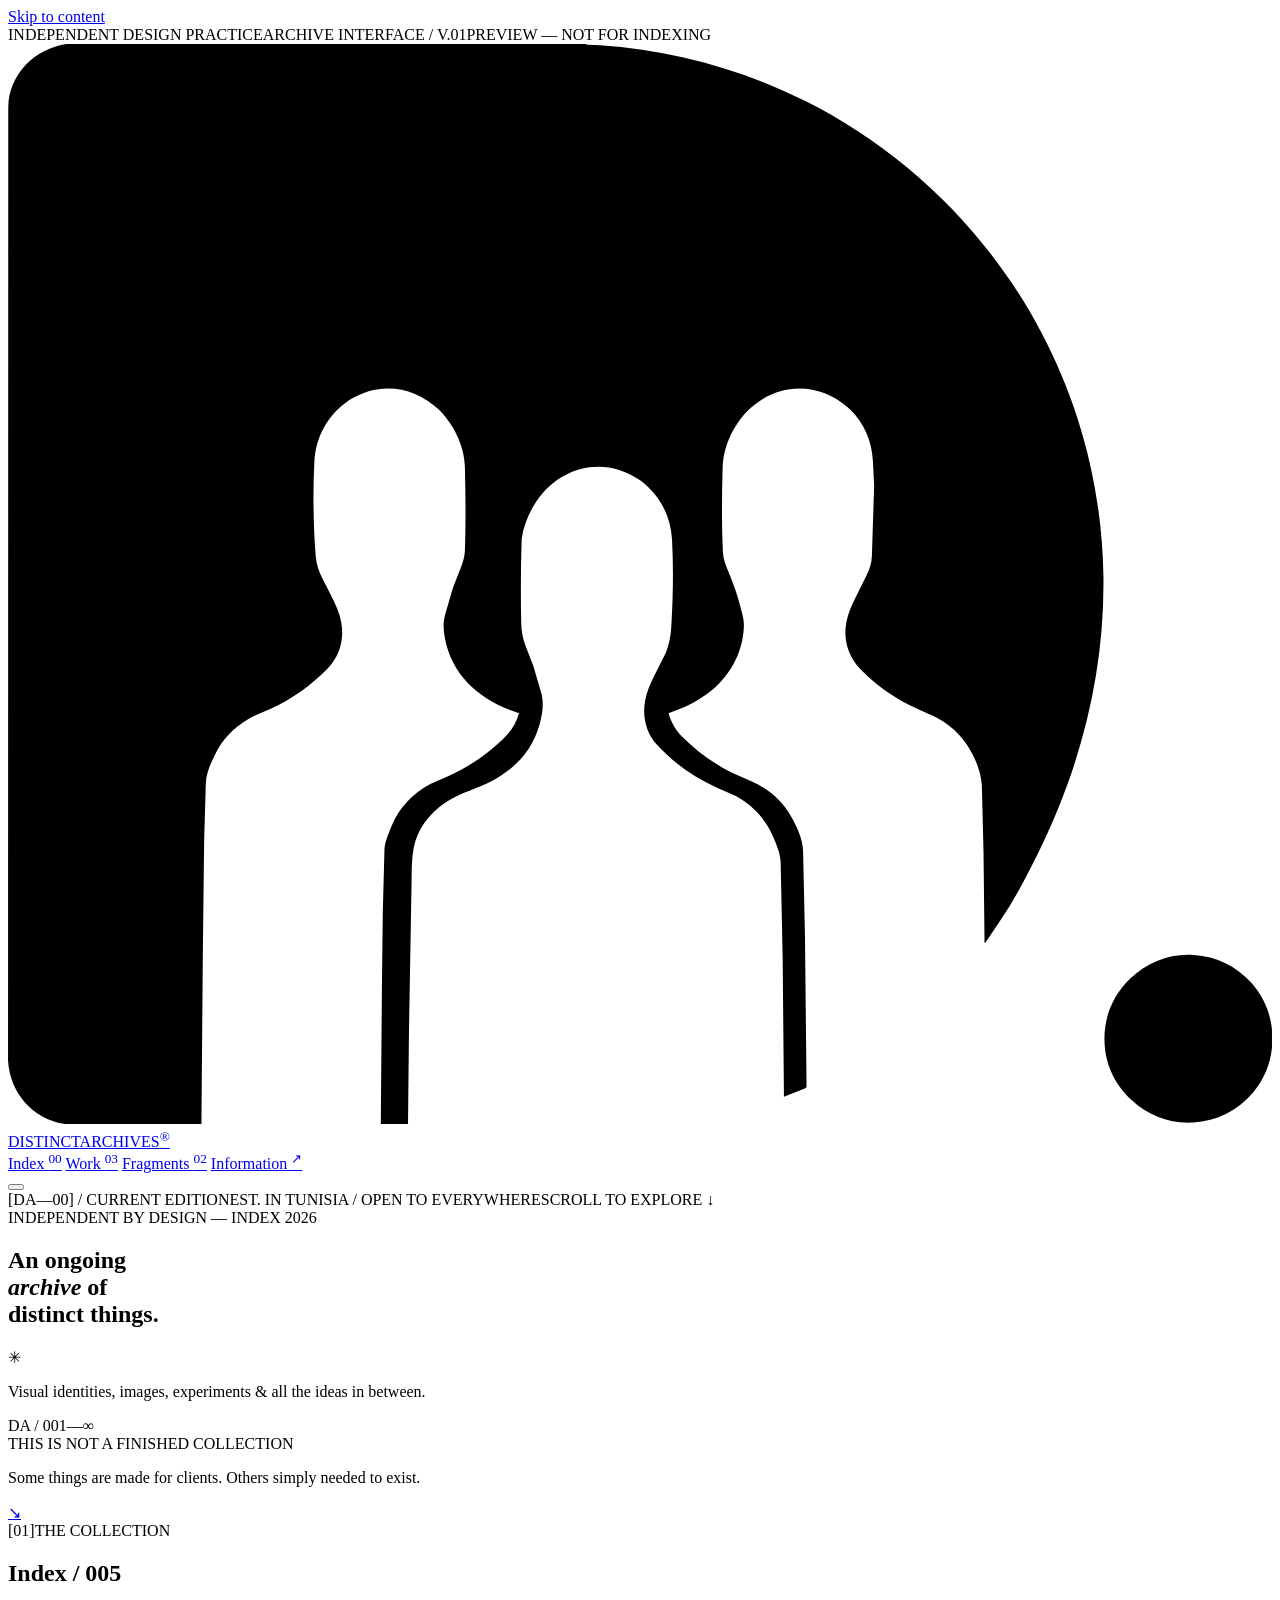
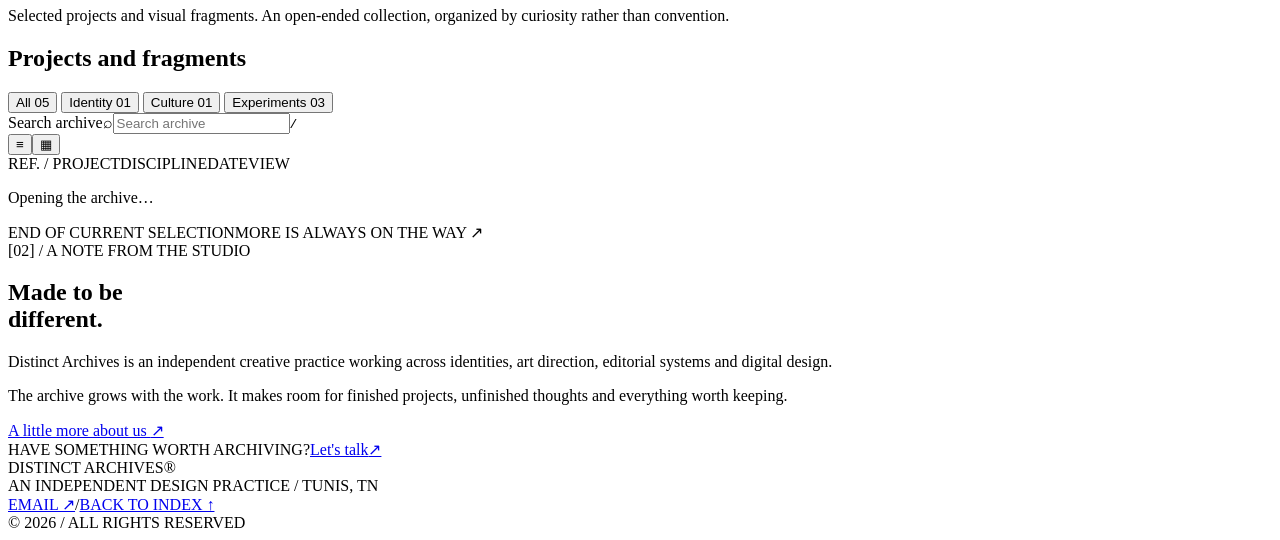
==== archive-preview/index.html @ 5cc76bd1 "Add isolated interactive archive preview HTML and original Distinct logo" ====
<!doctype html>
<html lang="en">
<head>
<meta charset="utf-8">
<meta name="viewport" content="width=device-width, initial-scale=1, viewport-fit=cover">
<meta name="theme-color" content="#f5f4f0">
<meta name="robots" content="noindex,nofollow">
<meta name="description" content="Distinct Archives — an evolving index of visual identities, creative experiments, ideas and their traces.">
<title>Distinct Archives® — An Ongoing Index [Preview]</title>
<link rel="icon" type="image/svg+xml" href="../favicon.svg">
<link rel="stylesheet" href="./style.css?v=1">
<script src="./app.js?v=1" defer></script>
</head>
<body>
<a class="skip-link" href="#main">Skip to content</a>
<div class="top-notice" aria-label="Prototype status"><span class="beacon" aria-hidden="true"></span><span>INDEPENDENT DESIGN PRACTICE</span><span class="top-mid">ARCHIVE INTERFACE / V.01</span><span class="top-right">PREVIEW — NOT FOR INDEXING</span></div>
<header class="site-header" id="siteHeader">
<a class="identity" href="#index" aria-label="Distinct Archives home"><svg class="identity-mark" aria-hidden="true" xmlns="http://www.w3.org/2000/svg" viewBox="0 0 944.54 807.37" role="img" aria-label="Distinct logo"><path d="M431.33,0l1.78.47,9.33.39c53.44,3.63,105.52,17.75,153.4,41.82,75.12,37.77,136.68,98.02,176.05,172.3,29.79,56.2,45.69,118.5,46.67,182.24,1.12,72.6-16.9,142.93-48.93,207.74-8.46,17.11-17.2,33.71-27.75,49.47l-10.28,15.37-1.26,1.68c-.42.55-.73.71-.61-.78l-.77-67.19-1.25-49.95c-.81-10.88-5.49-21.24-11.36-30.21-7.05-10.76-17.37-18.26-29.15-23.14-8.89-3.69-17.17-7.37-25.22-12.73-9.26-6.17-17.95-12.79-25.53-20.89-8.74-9.34-12.31-21.6-10.04-34.09,1.23-6.79,3.86-12.81,6.94-18.96l8.16-16.28c2.27-4.52,3.89-9.5,4.05-14.66l1.67-52.52-.94-18.78c-.72-14.38-6.6-28.14-16.95-38.15-.49-.47-.99-.94-1.5-1.4-23.09-20.38-54.7-18.82-76.02,3.25-7.39,7.87-12.61,17.2-15.64,27.45-1.36,4.61-2.03,9.39-2.16,14.2-.56,21.14-.85,41.92.2,63.08.27,5.53,2.48,10.62,4.52,15.62,3.15,7.73,5.93,15.07,7.99,23.18,1.39,5.46,3.4,10.8,3.19,16.59-.73,20.36-11.05,38.53-27.35,50.46-8.82,6.46-18.33,10.93-29.01,14.48,1.95,6.59,5.26,12.59,10.26,17.58,10.95,10.94,23.39,19.93,37.17,26.99l14.11,6.13c12.41,5.39,23.01,13.92,29.76,25.86,4.53,8.02,9.07,16.94,9.28,26.38l1.41,63.56,1.18,112.44c0,.58-.84,1.27-1.34,1.47l-15.56,6.16-.95-103.77-1.5-71c-.16-7.4-3.41-14.35-6.33-20.96-5.59-12.65-15.22-22.29-27.16-28.94l-14.06-6.25c-16.84-7.48-32.22-18.23-44.7-31.79-8.34-9.06-11.17-21.2-9.07-33.01,1.22-6.87,3.9-12.83,6.98-18.99l8.46-16.92c2.65-6.36,3.73-12.49,4.15-19.45,1.31-21.89,1.71-43.45.55-65.29-.8-14.9-6.99-29.13-17.9-39.3-1.95-1.82-4.03-3.53-6.23-5.1-26.65-18.44-59.25-10.41-77.18,15.74-5.67,8.51-9.33,17.66-11.01,27.85-.75,21.36-.82,42.25-.37,63.59.12,5.89,1.27,11.71,3.42,17.19l5.53,14.12,5.88,20.03c1.85,6.3,1.42,12.31.17,18.66-5.71,28.84-26.44,45.37-53.17,54.79-6.81,2.4-12.94,5.25-18.96,9.41-11.66,8.05-20.92,20.05-23.39,34.36-1.48,8.58-1.29,16.94-1.44,25.65l-1.95,113.13-.69,66.99-20.33.02.86-105.98.63-52.44,1.23-46.41c.16-6.13,2.84-11.85,5.04-17.42,5.58-14.09,15.99-25.04,29.28-32.08l12.74-5.61c15.46-6.81,29.17-16.4,41.45-27.98,5.77-5.44,9.91-11.89,12.12-19.41-27.94-9.08-50.01-26.75-55.52-56.42-1.09-5.89-1.41-11.47.27-17.29l5.81-20.06,5.81-14.79c1.66-4.23,2.98-8.58,3.14-13.23.68-20.6.51-40.81-.01-61.44-.12-4.54-.71-9.08-1.91-13.46-3.13-11.37-9.03-21.57-17.42-30.02-18.73-17.83-44.59-21.33-66.72-7.42-.6.38-1.2.78-1.79,1.18-14.78,10.19-23.7,26.96-24.64,44.88-.53,10.15-.73,20.16-.69,30.52.18,13.62.53,26.71,1.7,40.23.49,5.63,2.14,11.01,4.63,15.94l6.94,13.7c3.26,6.44,6.19,12.66,7.5,19.84,2.3,12.6-1.13,25.19-10.18,34.52-12.28,12.67-26.81,23-42.95,30.23-5.77,2.58-11.17,4.38-16.54,7.59-10.35,6.19-18.91,14.62-24.26,25.59-3.43,7.03-7.05,14.49-7.28,22.47l-1.24,42.45-1.03,89.01-1.01,123.27-100.05-.05c-25.01-2.9-43.04-22.73-44.46-47.75L.19,47.79C.2,22.73,20.21,3.37,43.78.02l387.55-.02Z"/><path d="M930.57,783.39c-11.44,13.86-27.21,21.52-44.89,22.57-17.46,1.03-33.42-5.05-46.09-16.8-13.21-12.24-20.44-28.45-20.25-46.57.18-17.25,7.14-32.59,19.51-44.39,12.93-12.32,29.3-18.72,47.32-17.51,16.8,1.13,31.77,8.23,42.95,20.88,8.71,9.86,14.08,21.64,15.4,34.93v13.62c-1.3,12.46-5.94,23.56-13.96,33.27Z"/></svg><span class="identity-word">DISTINCT<span class="identity-archive">ARCHIVES</span><sup>®</sup></span></a>
<nav class="primary-nav" aria-label="Main navigation">
<a href="#index" data-route="index">Index <sup>00</sup></a>
<a href="#work" data-route="work">Work <sup>03</sup></a>
<a href="#fragments" data-route="fragments">Fragments <sup>02</sup></a>
<a href="#information" data-route="information">Information <sup>↗</sup></a>
</nav>
<button class="mobile-nav-toggle" type="button" id="navToggle" aria-label="Toggle navigation" aria-expanded="false"><span></span><span></span></button>
</header>
<main id="main">
<section class="hero frame" id="hero" aria-labelledby="heroTitle">
<div class="hero-prelude"><span>[DA—00] / CURRENT EDITION</span><span class="hero-prelude-middle">EST. IN TUNISIA / OPEN TO EVERYWHERE</span><span>SCROLL TO EXPLORE ↓</span></div>
<div class="hero-main">
<div class="hero-left"><span class="vertical-aside">INDEPENDENT BY DESIGN — INDEX 2026</span></div>
<div class="hero-title-wrap"><h1 id="heroTitle">An ongoing<br><em>archive</em> of<br>distinct things<span class="hero-period">.</span></h1></div>
<div class="hero-side"><span class="starburst" aria-hidden="true">✳</span><p>Visual identities, images, experiments & all the ideas in between.</p><span class="edition-mark">DA / 001—∞</span></div>
</div>
<div class="hero-footer"><div><span class="meta-label">THIS IS NOT A FINISHED COLLECTION</span><p>Some things are made for clients. Others simply needed to exist.</p></div><a href="#work" class="round-arrow" aria-label="Explore the index">↘</a></div>
</section>
<div class="section-intro frame" id="archive"><div class="section-label"><span>[01]</span><span>THE COLLECTION</span></div><div class="section-description"><h2>Index <span class="index-total">/ 005</span></h2><p>Selected projects and visual fragments. An open-ended collection, organized by curiosity rather than convention.</p></div></div>
<section class="archive-section frame" id="archiveSection" aria-labelledby="archiveTitle">
<h2 id="archiveTitle" class="visually-hidden">Projects and fragments</h2>
<div class="archive-toolbar">
<div class="filters" id="filters" role="group" aria-label="Filter archive">
<button type="button" class="filter active" data-filter="all" aria-pressed="true">All <span>05</span></button>
<button type="button" class="filter" data-filter="identity" aria-pressed="false">Identity <span>01</span></button>
<button type="button" class="filter" data-filter="culture" aria-pressed="false">Culture <span>01</span></button>
<button type="button" class="filter" data-filter="experiments" aria-pressed="false">Experiments <span>03</span></button>
</div>
<div class="toolbar-right"><label class="search-wrap"><span class="visually-hidden">Search archive</span><span aria-hidden="true">⌕</span><input id="searchInput" type="search" placeholder="Search archive" autocomplete="off"><kbd>/</kbd></label><div class="view-controls" role="group" aria-label="View style"><button type="button" id="listToggle" class="view-control is-active" aria-label="List view" aria-pressed="true">≡</button><button type="button" id="gridToggle" class="view-control" aria-label="Grid view" aria-pressed="false">▦</button></div></div>
</div>
<div class="archive-colheads" aria-hidden="true"><span>REF. / PROJECT</span><span>DISCIPLINE</span><span>DATE</span><span>VIEW</span></div>
<div id="archiveItems" class="archive-items list-mode" aria-live="polite">
<p class="loading-state">Opening the archive…</p>
</div>
<div class="archive-end"><span>END OF CURRENT SELECTION</span><span>MORE IS ALWAYS ON THE WAY ↗</span></div>
</section>
<section class="aside-section frame" id="aside">
<div class="aside-kicker">[02] / A NOTE FROM THE STUDIO</div>
<div class="aside-grid"><h2>Made to be<br><span>different.</span></h2><div><p>Distinct Archives is an independent creative practice working across identities, art direction, editorial systems and digital design.</p><p>The archive grows with the work. It makes room for finished projects, unfinished thoughts and everything worth keeping.</p><a class="underlined-link" href="#information">A little more about us <span>↗</span></a></div></div>
</section>
<section class="contact-strip frame"><span>HAVE SOMETHING WORTH ARCHIVING?</span><a href="mailto:hello@distinctarchives.com">Let's talk<span>↗</span></a></section>
</main>
<footer class="footer frame"><div class="footer-brand">DISTINCT ARCHIVES®</div><div>AN INDEPENDENT DESIGN PRACTICE / TUNIS, TN</div><div><a href="mailto:hello@distinctarchives.com">EMAIL ↗</a><span class="sep">/</span><a href="#index">BACK TO INDEX ↑</a></div><div>© 2026 / ALL RIGHTS RESERVED</div></footer>
<div class="detail-shell" id="detailShell" hidden><div class="detail-backdrop" id="detailBackdrop"></div><article class="detail-panel" id="detailPanel" role="dialog" aria-modal="true" aria-labelledby="detailTitle" tabindex="-1">
<div class="detail-top"><div class="detail-category" id="detailCategory">ARCHIVE ITEM</div><button class="detail-close" id="detailClose" type="button">Close <span>✕</span></button></div><div id="detailContent"></div></article></div>
</body>
</html>
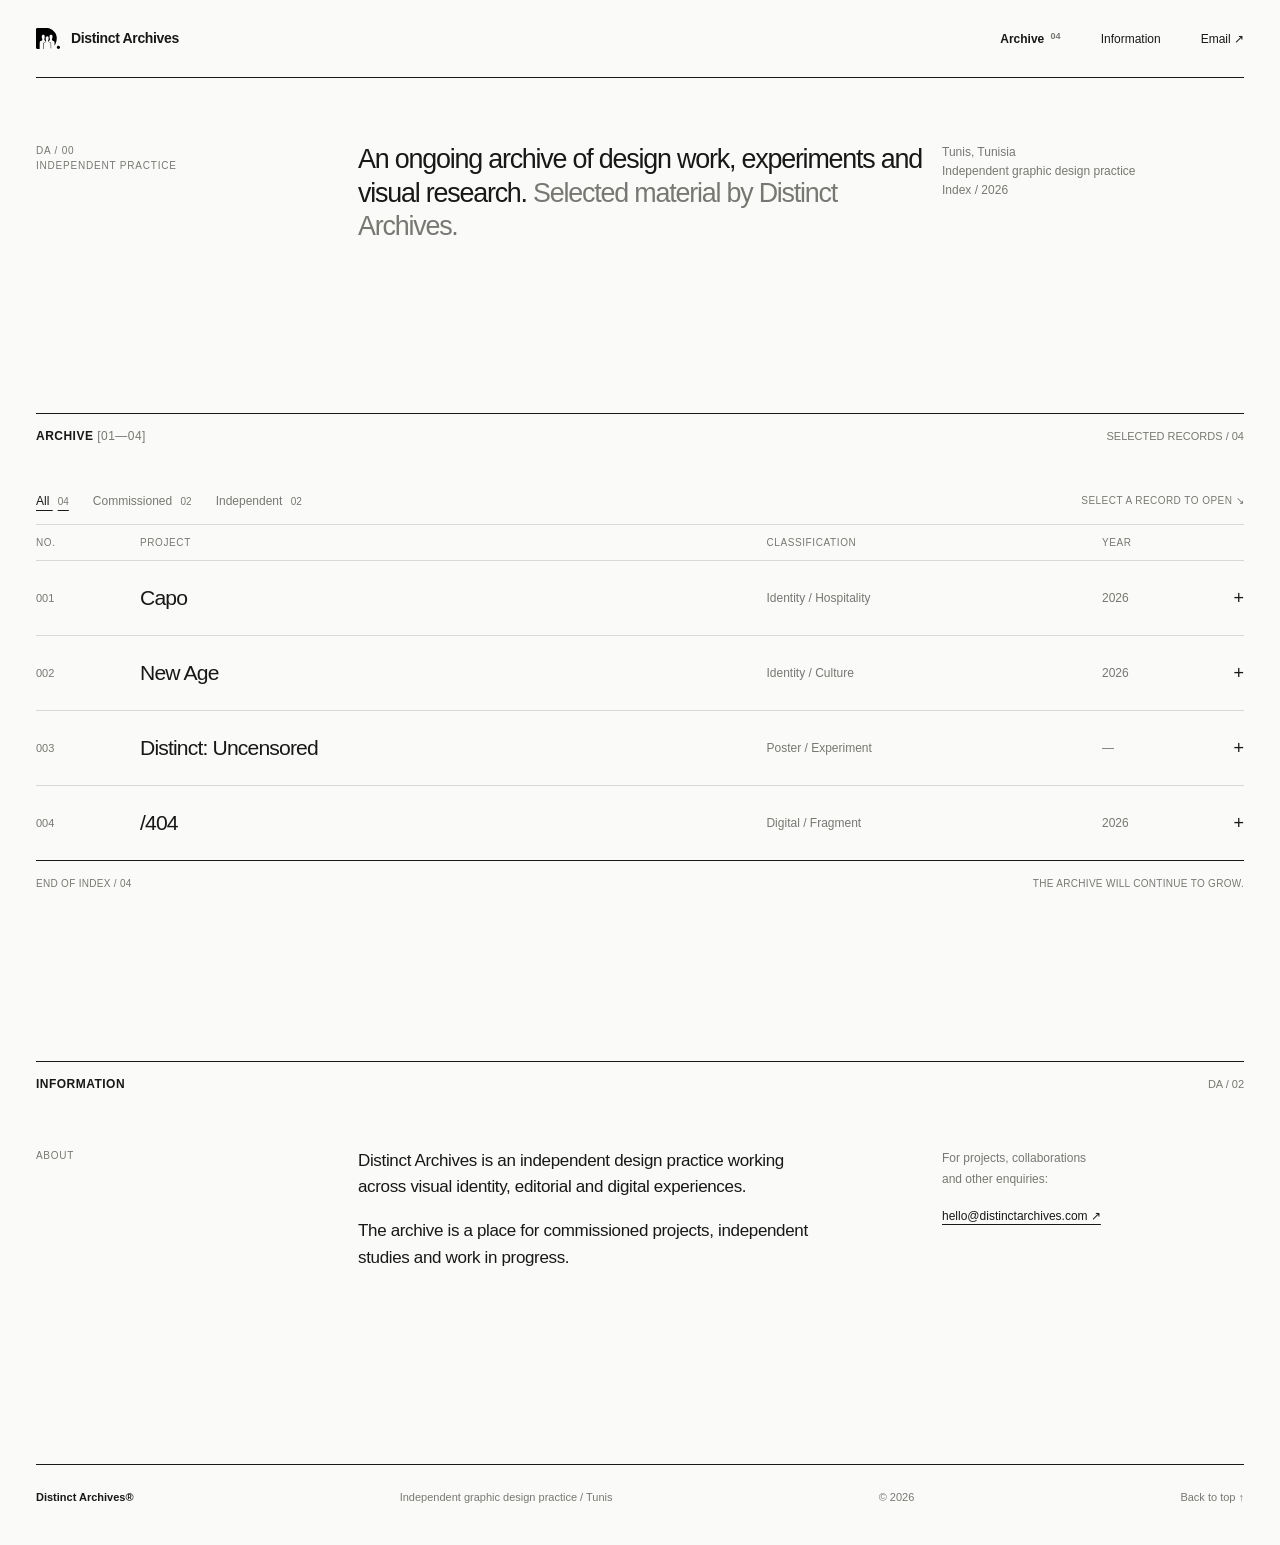
==== commit 92d1d377: "Replace overdesigned archive V1 with a restrained editorial index V2" ====
--- a/archive-preview/index.html
+++ b/archive-preview/index.html
@@ -2,64 +2,94 @@
 <html lang="en">
 <head>
 <meta charset="utf-8">
-<meta name="viewport" content="width=device-width, initial-scale=1, viewport-fit=cover">
-<meta name="theme-color" content="#f5f4f0">
+<meta name="viewport" content="width=device-width,initial-scale=1,viewport-fit=cover">
+<meta name="theme-color" content="#fafaf8">
 <meta name="robots" content="noindex,nofollow">
-<meta name="description" content="Distinct Archives — an evolving index of visual identities, creative experiments, ideas and their traces.">
-<title>Distinct Archives® — An Ongoing Index [Preview]</title>
+<meta name="description" content="Distinct Archives. An independent practice and working archive of visual design.">
+<title>Distinct Archives — Index / 01</title>
 <link rel="icon" type="image/svg+xml" href="../favicon.svg">
-<link rel="stylesheet" href="./style.css?v=1">
-<script src="./app.js?v=1" defer></script>
+<style>
+:root{--paper:#fafaf8;--ink:#181818;--muted:#777773;--line:#d9d9d4;--hover:#eeeee9}
+*{box-sizing:border-box}html{scroll-behavior:smooth;scroll-padding-top:90px}body{margin:0;background:var(--paper);color:var(--ink);font:13px/1.5 Arial,Helvetica,sans-serif;-webkit-font-smoothing:antialiased}button{font:inherit;cursor:pointer}a{color:inherit;text-decoration:none}a:hover{text-decoration:underline;text-underline-offset:3px}button:focus-visible,a:focus-visible,summary:focus-visible{outline:1px solid currentColor;outline-offset:3px}::selection{background:#d9d9d4;color:var(--ink)}img{max-width:100%;display:block}
+.shell{width:min(calc(100% - 72px),1480px);margin-inline:auto}.header{min-height:78px;display:flex;align-items:center;justify-content:space-between;gap:25px;border-bottom:1px solid var(--ink)}
+.brand{display:inline-flex;align-items:center;gap:11px;font-size:14px;letter-spacing:-.025em;font-weight:600}.brand img{width:24px;height:24px;object-fit:contain}.nav{display:flex;align-items:center;gap:40px;flex-wrap:wrap;font-size:12px}.nav a:first-child{font-weight:600}.nav sup{font-size:9px;color:var(--muted);vertical-align:top;margin-left:3px}
+.intro{min-height:335px;padding-top:65px;padding-bottom:75px;display:grid;grid-template-columns:25% 1fr 25%;gap:20px;align-items:start}
+.eyebrow{color:var(--muted);font-size:10px;letter-spacing:.08em;margin:0}
+.intro h1{font-size:clamp(20px,2.1vw,30px);line-height:1.25;font-weight:400;letter-spacing:-.045em;margin:0;max-width:630px}.intro h1 span{color:var(--muted)}.intro-aside{font-size:12px;line-height:1.6;max-width:210px;margin:0;color:var(--muted)}
+.smallcap{font-size:10px;letter-spacing:.07em;text-transform:uppercase}.section-header{display:flex;justify-content:space-between;align-items:baseline;padding:14px 0 12px;border-top:1px solid var(--ink);gap:20px}
+.section-header h2{font-size:12px;line-height:1.4;margin:0;font-weight:600;text-transform:uppercase;letter-spacing:.04em}.section-header p{margin:0;color:var(--muted);font-size:11px}
+.filter-row{display:flex;align-items:center;justify-content:space-between;gap:20px;padding:35px 0 14px}.filters{display:flex;align-items:center;gap:24px}.filter{background:transparent;border:0;padding:0;color:var(--muted);font-size:12px}.filter:hover,.filter[aria-pressed="true"]{color:var(--ink)}.filter[aria-pressed="true"]{text-decoration:underline;text-underline-offset:5px}.filter span{font-size:10px;color:var(--muted);margin-left:5px}.filter-hint{font-size:10px;letter-spacing:.045em;color:var(--muted)}
+.index-head,.entry summary{display:grid;grid-template-columns:90px minmax(200px,2fr) minmax(140px,1.05fr) 100px 28px;column-gap:14px;align-items:center}
+.index-head{font-size:10px;letter-spacing:.06em;text-transform:uppercase;color:var(--muted);padding:10px 0;border-top:1px solid var(--line)}
+.entry{border-top:1px solid var(--line)}.entry:last-of-type{border-bottom:1px solid var(--ink)}.entry[hidden]{display:none}.entry summary{cursor:pointer;padding:19px 0;list-style:none;transition:background .18s ease;color:var(--ink);min-height:74px}.entry summary::-webkit-details-marker{display:none}.entry summary:hover{background:var(--hover)}.entry[open] summary{background:var(--hover)}.entry-index{font-size:11px;color:var(--muted);font-variant-numeric:tabular-nums}.entry-title{font-size:clamp(16px,1.65vw,22px);font-weight:400;letter-spacing:-.04em;line-height:1.15}.entry-cat,.entry-date{font-size:12px;color:var(--muted)}.entry-toggle{font-size:18px;font-weight:400;justify-self:end;line-height:1}.entry[open] .entry-toggle{transform:rotate(45deg)}.entry-content{padding:32px 0 60px;display:grid;grid-template-columns:90px minmax(230px,1fr) minmax(260px,1.18fr);gap:14px;border-top:1px solid var(--line)}.entry-content .content-label{font-size:10px;color:var(--muted)}.entry-copy{max-width:415px}.entry-copy p{font-size:14px;line-height:1.65;letter-spacing:-.008em;margin:0 0 22px}.entry-copy dl{display:grid;grid-template-columns:90px 1fr;row-gap:9px;margin:30px 0 0;font-size:11px;line-height:1.4}.entry-copy dt{color:var(--muted)}.entry-copy dd{margin:0}.entry-copy a{display:inline-block;margin-top:24px;text-decoration:underline;text-underline-offset:3px}
+.entry-media{min-height:110px;padding-left:12px}.entry-media figure{margin:0}.entry-media img{width:100%;height:auto;background:#efefee}.entry-media figcaption{margin-top:9px;font-size:10px;color:var(--muted);line-height:1.5}.awaiting{font-size:11px;color:var(--muted);margin:0;letter-spacing:.01em;max-width:230px}.awaiting::before{content:"";display:block;width:100%;border-top:1px solid var(--line);margin:0 0 9px}
+.index-footer{display:flex;justify-content:space-between;color:var(--muted);font-size:10px;padding:15px 0 0;letter-spacing:.03em}
+.information{margin-top:170px;padding-bottom:175px}.info-grid{display:grid;grid-template-columns:25% 1fr 25%;gap:20px;padding-top:43px}.info-body{max-width:460px;font-size:17px;line-height:1.55;letter-spacing:-.02em}.info-body p{margin:0 0 18px}.info-contact{font-size:12px;line-height:1.8}.info-contact p{margin:0 0 15px;color:var(--muted)}.info-contact a{display:inline-block;text-decoration:underline;text-underline-offset:4px}
+.footer{border-top:1px solid var(--ink);display:flex;justify-content:space-between;align-items:center;gap:20px;padding:24px 0 40px;font-size:11px;color:var(--muted)}.footer strong{font-weight:600;color:var(--ink)}
+@media(max-width:900px){.intro{grid-template-columns:25% 1fr;min-height:300px}.intro-aside{grid-column:2}.info-grid{grid-template-columns:25% 1fr}.info-contact{grid-column:2}.entry-content{grid-template-columns:80px minmax(200px,1fr) minmax(220px,1fr)}.index-head,.entry summary{grid-template-columns:65px minmax(180px,2fr) minmax(130px,1fr) 65px 20px}}
+@media(max-width:620px){.shell{width:calc(100% - 36px)}.header{min-height:70px}.brand{font-size:13px}.brand img{height:19px;width:19px}.nav{gap:14px;font-size:11px}.nav a:nth-child(2){display:none}.intro{display:block;padding-top:56px;padding-bottom:70px;min-height:0}.intro h1{margin-top:31px;font-size:24px;max-width:370px}.intro-aside{margin-top:27px;font-size:11px}.filter-row{align-items:start;padding-top:25px}.filters{gap:20px}.filter-hint{display:none}.index-head,.entry summary{grid-template-columns:36px minmax(100px,1fr) 65px 18px;gap:8px}.index-head span:nth-child(3),.entry-cat{display:none}.index-head{font-size:9px}.entry summary{min-height:68px}.entry-title{font-size:19px}.entry-date{font-size:10px}.entry-content{padding:24px 0 45px;display:block}.entry-content .content-label{display:none}.entry-copy{max-width:100%}.entry-copy p{font-size:13px}.entry-media{padding:30px 0 0}.information{margin-top:120px;padding-bottom:105px}.info-grid{display:block;padding-top:34px}.info-body{font-size:17px}.info-contact{margin-top:42px}.footer{font-size:10px;flex-wrap:wrap}}
+@media(prefers-reduced-motion:reduce){html{scroll-behavior:auto}*,*::before,*::after{transition-duration:.01ms!important}}
+</style>
 </head>
 <body>
-<a class="skip-link" href="#main">Skip to content</a>
-<div class="top-notice" aria-label="Prototype status"><span class="beacon" aria-hidden="true"></span><span>INDEPENDENT DESIGN PRACTICE</span><span class="top-mid">ARCHIVE INTERFACE / V.01</span><span class="top-right">PREVIEW — NOT FOR INDEXING</span></div>
-<header class="site-header" id="siteHeader">
-<a class="identity" href="#index" aria-label="Distinct Archives home"><svg class="identity-mark" aria-hidden="true" xmlns="http://www.w3.org/2000/svg" viewBox="0 0 944.54 807.37" role="img" aria-label="Distinct logo"><path d="M431.33,0l1.78.47,9.33.39c53.44,3.63,105.52,17.75,153.4,41.82,75.12,37.77,136.68,98.02,176.05,172.3,29.79,56.2,45.69,118.5,46.67,182.24,1.12,72.6-16.9,142.93-48.93,207.74-8.46,17.11-17.2,33.71-27.75,49.47l-10.28,15.37-1.26,1.68c-.42.55-.73.71-.61-.78l-.77-67.19-1.25-49.95c-.81-10.88-5.49-21.24-11.36-30.21-7.05-10.76-17.37-18.26-29.15-23.14-8.89-3.69-17.17-7.37-25.22-12.73-9.26-6.17-17.95-12.79-25.53-20.89-8.74-9.34-12.31-21.6-10.04-34.09,1.23-6.79,3.86-12.81,6.94-18.96l8.16-16.28c2.27-4.52,3.89-9.5,4.05-14.66l1.67-52.52-.94-18.78c-.72-14.38-6.6-28.14-16.95-38.15-.49-.47-.99-.94-1.5-1.4-23.09-20.38-54.7-18.82-76.02,3.25-7.39,7.87-12.61,17.2-15.64,27.45-1.36,4.61-2.03,9.39-2.16,14.2-.56,21.14-.85,41.92.2,63.08.27,5.53,2.48,10.62,4.52,15.62,3.15,7.73,5.93,15.07,7.99,23.18,1.39,5.46,3.4,10.8,3.19,16.59-.73,20.36-11.05,38.53-27.35,50.46-8.82,6.46-18.33,10.93-29.01,14.48,1.95,6.59,5.26,12.59,10.26,17.58,10.95,10.94,23.39,19.93,37.17,26.99l14.11,6.13c12.41,5.39,23.01,13.92,29.76,25.86,4.53,8.02,9.07,16.94,9.28,26.38l1.41,63.56,1.18,112.44c0,.58-.84,1.27-1.34,1.47l-15.56,6.16-.95-103.77-1.5-71c-.16-7.4-3.41-14.35-6.33-20.96-5.59-12.65-15.22-22.29-27.16-28.94l-14.06-6.25c-16.84-7.48-32.22-18.23-44.7-31.79-8.34-9.06-11.17-21.2-9.07-33.01,1.22-6.87,3.9-12.83,6.98-18.99l8.46-16.92c2.65-6.36,3.73-12.49,4.15-19.45,1.31-21.89,1.71-43.45.55-65.29-.8-14.9-6.99-29.13-17.9-39.3-1.95-1.82-4.03-3.53-6.23-5.1-26.65-18.44-59.25-10.41-77.18,15.74-5.67,8.51-9.33,17.66-11.01,27.85-.75,21.36-.82,42.25-.37,63.59.12,5.89,1.27,11.71,3.42,17.19l5.53,14.12,5.88,20.03c1.85,6.3,1.42,12.31.17,18.66-5.71,28.84-26.44,45.37-53.17,54.79-6.81,2.4-12.94,5.25-18.96,9.41-11.66,8.05-20.92,20.05-23.39,34.36-1.48,8.58-1.29,16.94-1.44,25.65l-1.95,113.13-.69,66.99-20.33.02.86-105.98.63-52.44,1.23-46.41c.16-6.13,2.84-11.85,5.04-17.42,5.58-14.09,15.99-25.04,29.28-32.08l12.74-5.61c15.46-6.81,29.17-16.4,41.45-27.98,5.77-5.44,9.91-11.89,12.12-19.41-27.94-9.08-50.01-26.75-55.52-56.42-1.09-5.89-1.41-11.47.27-17.29l5.81-20.06,5.81-14.79c1.66-4.23,2.98-8.58,3.14-13.23.68-20.6.51-40.81-.01-61.44-.12-4.54-.71-9.08-1.91-13.46-3.13-11.37-9.03-21.57-17.42-30.02-18.73-17.83-44.59-21.33-66.72-7.42-.6.38-1.2.78-1.79,1.18-14.78,10.19-23.7,26.96-24.64,44.88-.53,10.15-.73,20.16-.69,30.52.18,13.62.53,26.71,1.7,40.23.49,5.63,2.14,11.01,4.63,15.94l6.94,13.7c3.26,6.44,6.19,12.66,7.5,19.84,2.3,12.6-1.13,25.19-10.18,34.52-12.28,12.67-26.81,23-42.95,30.23-5.77,2.58-11.17,4.38-16.54,7.59-10.35,6.19-18.91,14.62-24.26,25.59-3.43,7.03-7.05,14.49-7.28,22.47l-1.24,42.45-1.03,89.01-1.01,123.27-100.05-.05c-25.01-2.9-43.04-22.73-44.46-47.75L.19,47.79C.2,22.73,20.21,3.37,43.78.02l387.55-.02Z"/><path d="M930.57,783.39c-11.44,13.86-27.21,21.52-44.89,22.57-17.46,1.03-33.42-5.05-46.09-16.8-13.21-12.24-20.44-28.45-20.25-46.57.18-17.25,7.14-32.59,19.51-44.39,12.93-12.32,29.3-18.72,47.32-17.51,16.8,1.13,31.77,8.23,42.95,20.88,8.71,9.86,14.08,21.64,15.4,34.93v13.62c-1.3,12.46-5.94,23.56-13.96,33.27Z"/></svg><span class="identity-word">DISTINCT<span class="identity-archive">ARCHIVES</span><sup>®</sup></span></a>
-<nav class="primary-nav" aria-label="Main navigation">
-<a href="#index" data-route="index">Index <sup>00</sup></a>
-<a href="#work" data-route="work">Work <sup>03</sup></a>
-<a href="#fragments" data-route="fragments">Fragments <sup>02</sup></a>
-<a href="#information" data-route="information">Information <sup>↗</sup></a>
-</nav>
-<button class="mobile-nav-toggle" type="button" id="navToggle" aria-label="Toggle navigation" aria-expanded="false"><span></span><span></span></button>
+<header class="header shell">
+<a class="brand" href="#top"><img src="../favicon.svg" alt=""><span>Distinct Archives</span></a>
+<nav class="nav" aria-label="Main navigation"><a href="#archive">Archive <sup>04</sup></a><a href="#information">Information</a><a href="mailto:hello@distinctarchives.com">Email ↗</a></nav>
 </header>
-<main id="main">
-<section class="hero frame" id="hero" aria-labelledby="heroTitle">
-<div class="hero-prelude"><span>[DA—00] / CURRENT EDITION</span><span class="hero-prelude-middle">EST. IN TUNISIA / OPEN TO EVERYWHERE</span><span>SCROLL TO EXPLORE ↓</span></div>
-<div class="hero-main">
-<div class="hero-left"><span class="vertical-aside">INDEPENDENT BY DESIGN — INDEX 2026</span></div>
-<div class="hero-title-wrap"><h1 id="heroTitle">An ongoing<br><em>archive</em> of<br>distinct things<span class="hero-period">.</span></h1></div>
-<div class="hero-side"><span class="starburst" aria-hidden="true">✳</span><p>Visual identities, images, experiments & all the ideas in between.</p><span class="edition-mark">DA / 001—∞</span></div>
+<main class="shell" id="top">
+<section class="intro" aria-labelledby="intro-title">
+<p class="eyebrow">DA / 00<br>INDEPENDENT PRACTICE</p>
+<h1 id="intro-title">An ongoing archive of design work, experiments and visual research. <span>Selected material by Distinct Archives.</span></h1>
+<p class="intro-aside">Tunis, Tunisia<br>Independent graphic design practice<br>Index / 2026</p>
+</section>
+<section id="archive" aria-labelledby="index-title">
+<div class="section-header"><h2 id="index-title">Archive <span style="color:#777773;font-weight:400">[01—04]</span></h2><p>SELECTED RECORDS / 04</p></div>
+<div class="filter-row"><div class="filters" role="group" aria-label="Filter archive"><button type="button" class="filter" data-filter="all" aria-pressed="true">All <span>04</span></button><button type="button" class="filter" data-filter="commission" aria-pressed="false">Commissioned <span>02</span></button><button type="button" class="filter" data-filter="independent" aria-pressed="false">Independent <span>02</span></button></div><span class="filter-hint">SELECT A RECORD TO OPEN ↘</span></div>
+<div class="index-head" aria-hidden="true"><span>No.</span><span>Project</span><span>Classification</span><span>Year</span><span></span></div>
+<div class="records">
+<details class="entry" name="record" data-group="commission" id="capo">
+<summary><span class="entry-index">001</span><span class="entry-title">Capo</span><span class="entry-cat">Identity / Hospitality</span><span class="entry-date">2026</span><span class="entry-toggle" aria-hidden="true">+</span></summary>
+<div class="entry-content"><div class="content-label">DA / 001</div><div class="entry-copy"><p>Identity and digital work for a café concept in Abu Dhabi. A collection of graphic applications, packaging and website studies.</p><dl><dt>Classification</dt><dd>Commissioned work</dd><dt>Disciplines</dt><dd>Visual identity, print, digital</dd><dt>Status</dt><dd>Images being catalogued</dd></dl></div><div class="entry-media"><p class="awaiting">Project imagery will be added from the existing portfolio.</p></div></div>
+</details>
+<details class="entry" name="record" data-group="commission" id="new-age">
+<summary><span class="entry-index">002</span><span class="entry-title">New Age</span><span class="entry-cat">Identity / Culture</span><span class="entry-date">2026</span><span class="entry-toggle" aria-hidden="true">+</span></summary>
+<div class="entry-content"><div class="content-label">DA / 002</div><div class="entry-copy"><p>An identity project for a cultural gathering. This record will hold the selected output and development material when ready for publication.</p><dl><dt>Classification</dt><dd>Commissioned work</dd><dt>Disciplines</dt><dd>Identity, art direction</dd><dt>Status</dt><dd>In development</dd></dl></div><div class="entry-media"><p class="awaiting">Project imagery has not yet been published to the archive.</p></div></div>
+</details>
+<details class="entry" name="record" data-group="independent" id="uncensored">
+<summary><span class="entry-index">003</span><span class="entry-title">Distinct: Uncensored</span><span class="entry-cat">Poster / Experiment</span><span class="entry-date">—</span><span class="entry-toggle" aria-hidden="true">+</span></summary>
+<div class="entry-content"><div class="content-label">DA / 003</div><div class="entry-copy"><p>An independent graphic study. The original work can be viewed through its published project record.</p><dl><dt>Classification</dt><dd>Independent work</dd><dt>Disciplines</dt><dd>Poster, graphic experiment</dd><dt>Status</dt><dd>Published externally</dd></dl><a href="https://dribbble.com/shots/20071396-Distinct-Uncensored" target="_blank" rel="noopener noreferrer">View original work ↗</a></div><div class="entry-media"><p class="awaiting">Image pending. No substitute graphic is used.</p></div></div>
+</details>
+<details class="entry" name="record" data-group="independent" id="404">
+<summary><span class="entry-index">004</span><span class="entry-title">/404</span><span class="entry-cat">Digital / Fragment</span><span class="entry-date">2026</span><span class="entry-toggle" aria-hidden="true">+</span></summary>
+<div class="entry-content"><div class="content-label">DA / 004</div><div class="entry-copy"><p>“Are you lost again?” An image originally developed as the holding page for Distinct Archives, preserved here as a record.</p><dl><dt>Classification</dt><dd>Independent work</dd><dt>Disciplines</dt><dd>Digital graphic, art direction</dd><dt>Status</dt><dd>Archived</dd></dl></div><div class="entry-media"><figure><img src="[data-uri]" alt="The original Distinct Archives /404 artwork featuring a figure and the question Are you lost again?" loading="lazy" width="1920" height="1080"><figcaption>004 / Original Distinct Archives /404 graphic</figcaption></figure></div></div>
+</details>
 </div>
-<div class="hero-footer"><div><span class="meta-label">THIS IS NOT A FINISHED COLLECTION</span><p>Some things are made for clients. Others simply needed to exist.</p></div><a href="#work" class="round-arrow" aria-label="Explore the index">↘</a></div>
+<div class="index-footer"><span>END OF INDEX / 04</span><span>THE ARCHIVE WILL CONTINUE TO GROW.</span></div>
 </section>
-<div class="section-intro frame" id="archive"><div class="section-label"><span>[01]</span><span>THE COLLECTION</span></div><div class="section-description"><h2>Index <span class="index-total">/ 005</span></h2><p>Selected projects and visual fragments. An open-ended collection, organized by curiosity rather than convention.</p></div></div>
-<section class="archive-section frame" id="archiveSection" aria-labelledby="archiveTitle">
-<h2 id="archiveTitle" class="visually-hidden">Projects and fragments</h2>
-<div class="archive-toolbar">
-<div class="filters" id="filters" role="group" aria-label="Filter archive">
-<button type="button" class="filter active" data-filter="all" aria-pressed="true">All <span>05</span></button>
-<button type="button" class="filter" data-filter="identity" aria-pressed="false">Identity <span>01</span></button>
-<button type="button" class="filter" data-filter="culture" aria-pressed="false">Culture <span>01</span></button>
-<button type="button" class="filter" data-filter="experiments" aria-pressed="false">Experiments <span>03</span></button>
-</div>
-<div class="toolbar-right"><label class="search-wrap"><span class="visually-hidden">Search archive</span><span aria-hidden="true">⌕</span><input id="searchInput" type="search" placeholder="Search archive" autocomplete="off"><kbd>/</kbd></label><div class="view-controls" role="group" aria-label="View style"><button type="button" id="listToggle" class="view-control is-active" aria-label="List view" aria-pressed="true">≡</button><button type="button" id="gridToggle" class="view-control" aria-label="Grid view" aria-pressed="false">▦</button></div></div>
-</div>
-<div class="archive-colheads" aria-hidden="true"><span>REF. / PROJECT</span><span>DISCIPLINE</span><span>DATE</span><span>VIEW</span></div>
-<div id="archiveItems" class="archive-items list-mode" aria-live="polite">
-<p class="loading-state">Opening the archive…</p>
-</div>
-<div class="archive-end"><span>END OF CURRENT SELECTION</span><span>MORE IS ALWAYS ON THE WAY ↗</span></div>
+<section class="information" id="information" aria-labelledby="information-title">
+<div class="section-header"><h2 id="information-title">Information</h2><p>DA / 02</p></div>
+<div class="info-grid"><div class="smallcap" style="color:var(--muted)">ABOUT</div><div class="info-body"><p>Distinct Archives is an independent design practice working across visual identity, editorial and digital experiences.</p><p>The archive is a place for commissioned projects, independent studies and work in progress.</p></div><div class="info-contact"><p>For projects, collaborations<br>and other enquiries:</p><a href="mailto:hello@distinctarchives.com">hello@distinctarchives.com ↗</a></div></div>
 </section>
-<section class="aside-section frame" id="aside">
-<div class="aside-kicker">[02] / A NOTE FROM THE STUDIO</div>
-<div class="aside-grid"><h2>Made to be<br><span>different.</span></h2><div><p>Distinct Archives is an independent creative practice working across identities, art direction, editorial systems and digital design.</p><p>The archive grows with the work. It makes room for finished projects, unfinished thoughts and everything worth keeping.</p><a class="underlined-link" href="#information">A little more about us <span>↗</span></a></div></div>
-</section>
-<section class="contact-strip frame"><span>HAVE SOMETHING WORTH ARCHIVING?</span><a href="mailto:hello@distinctarchives.com">Let's talk<span>↗</span></a></section>
 </main>
-<footer class="footer frame"><div class="footer-brand">DISTINCT ARCHIVES®</div><div>AN INDEPENDENT DESIGN PRACTICE / TUNIS, TN</div><div><a href="mailto:hello@distinctarchives.com">EMAIL ↗</a><span class="sep">/</span><a href="#index">BACK TO INDEX ↑</a></div><div>© 2026 / ALL RIGHTS RESERVED</div></footer>
-<div class="detail-shell" id="detailShell" hidden><div class="detail-backdrop" id="detailBackdrop"></div><article class="detail-panel" id="detailPanel" role="dialog" aria-modal="true" aria-labelledby="detailTitle" tabindex="-1">
-<div class="detail-top"><div class="detail-category" id="detailCategory">ARCHIVE ITEM</div><button class="detail-close" id="detailClose" type="button">Close <span>✕</span></button></div><div id="detailContent"></div></article></div>
+<footer class="footer shell"><strong>Distinct Archives®</strong><span>Independent graphic design practice / Tunis</span><span>© 2026</span><a href="#top">Back to top ↑</a></footer>
+<script>
+(function(){
+  const buttons=[...document.querySelectorAll('[data-filter]')];
+  const entries=[...document.querySelectorAll('.entry')];
+  function applyFilter(kind){
+    buttons.forEach(b=>b.setAttribute('aria-pressed',String(b.dataset.filter===kind)));
+    entries.forEach(entry=>{
+      const shown=kind==='all'||entry.dataset.group===kind;
+      entry.hidden=!shown;
+      if(!shown) entry.open=false;
+    });
+  }
+  buttons.forEach(b=>b.addEventListener('click',()=>applyFilter(b.dataset.filter)));
+  const fragment=decodeURIComponent(location.hash.slice(1));
+  if(fragment&&document.getElementById(fragment)?.classList.contains('entry')){
+    document.getElementById(fragment).open=true;
+  }
+})();
+</script>
 </body>
 </html>
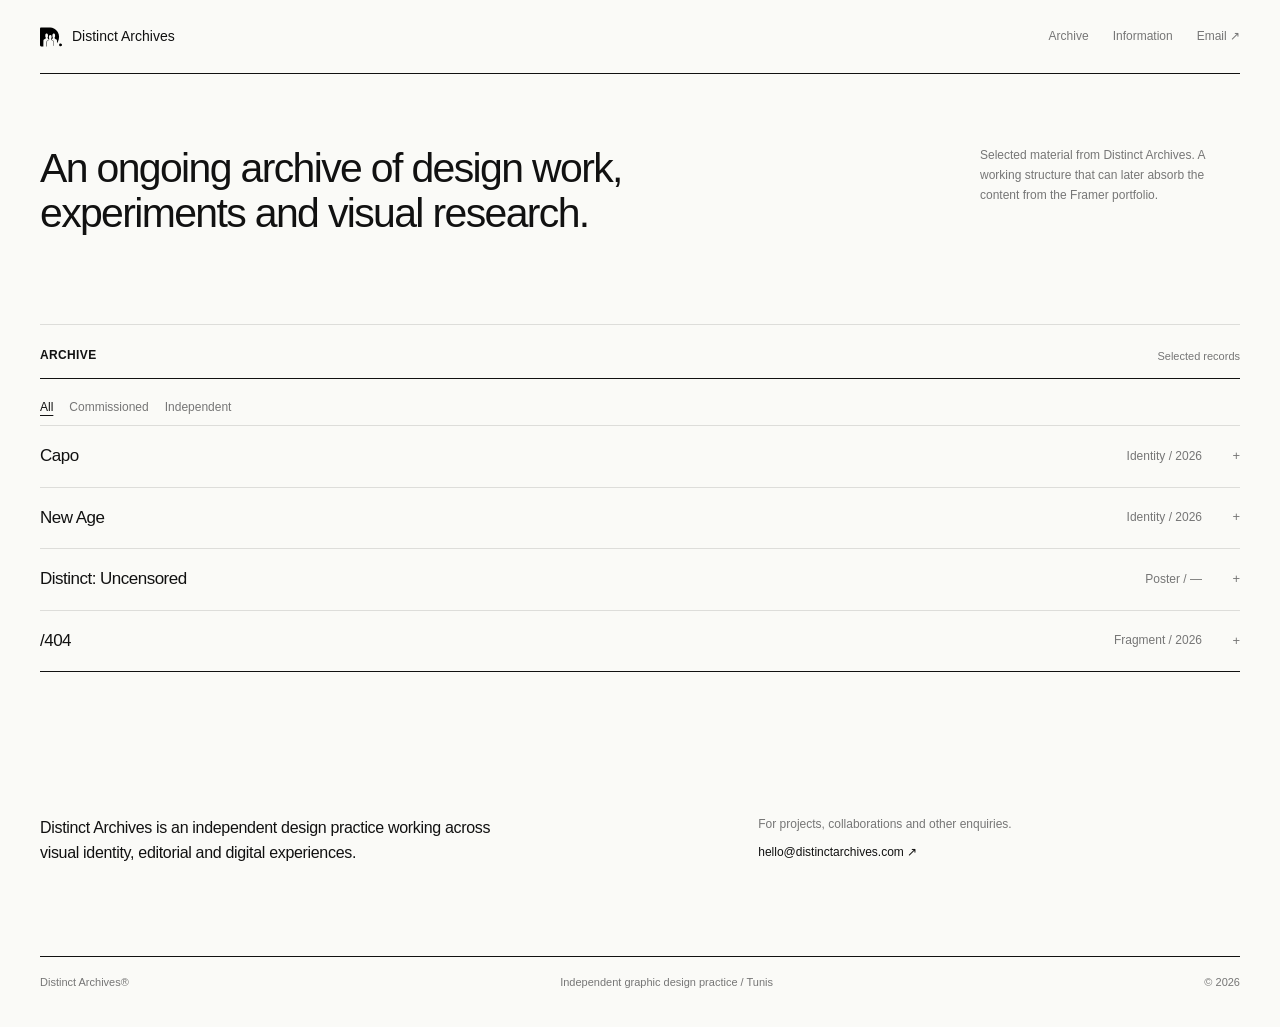
==== commit 9c8d060c: "Publish minimal V3 archive with image placeholders in place of earlier previews" ====
--- a/archive-preview/index.html
+++ b/archive-preview/index.html
@@ -2,94 +2,96 @@
 <html lang="en">
 <head>
 <meta charset="utf-8">
-<meta name="viewport" content="width=device-width,initial-scale=1,viewport-fit=cover">
-<meta name="theme-color" content="#fafaf8">
+<meta name="viewport" content="width=device-width,initial-scale=1">
+<meta name="theme-color" content="#fafaf7">
 <meta name="robots" content="noindex,nofollow">
-<meta name="description" content="Distinct Archives. An independent practice and working archive of visual design.">
-<title>Distinct Archives — Index / 01</title>
-<link rel="icon" type="image/svg+xml" href="../favicon.svg">
+<title>Distinct Archives — Archive Preview</title>
+<link rel="icon" href="../favicon.svg" type="image/svg+xml">
 <style>
-:root{--paper:#fafaf8;--ink:#181818;--muted:#777773;--line:#d9d9d4;--hover:#eeeee9}
-*{box-sizing:border-box}html{scroll-behavior:smooth;scroll-padding-top:90px}body{margin:0;background:var(--paper);color:var(--ink);font:13px/1.5 Arial,Helvetica,sans-serif;-webkit-font-smoothing:antialiased}button{font:inherit;cursor:pointer}a{color:inherit;text-decoration:none}a:hover{text-decoration:underline;text-underline-offset:3px}button:focus-visible,a:focus-visible,summary:focus-visible{outline:1px solid currentColor;outline-offset:3px}::selection{background:#d9d9d4;color:var(--ink)}img{max-width:100%;display:block}
-.shell{width:min(calc(100% - 72px),1480px);margin-inline:auto}.header{min-height:78px;display:flex;align-items:center;justify-content:space-between;gap:25px;border-bottom:1px solid var(--ink)}
-.brand{display:inline-flex;align-items:center;gap:11px;font-size:14px;letter-spacing:-.025em;font-weight:600}.brand img{width:24px;height:24px;object-fit:contain}.nav{display:flex;align-items:center;gap:40px;flex-wrap:wrap;font-size:12px}.nav a:first-child{font-weight:600}.nav sup{font-size:9px;color:var(--muted);vertical-align:top;margin-left:3px}
-.intro{min-height:335px;padding-top:65px;padding-bottom:75px;display:grid;grid-template-columns:25% 1fr 25%;gap:20px;align-items:start}
-.eyebrow{color:var(--muted);font-size:10px;letter-spacing:.08em;margin:0}
-.intro h1{font-size:clamp(20px,2.1vw,30px);line-height:1.25;font-weight:400;letter-spacing:-.045em;margin:0;max-width:630px}.intro h1 span{color:var(--muted)}.intro-aside{font-size:12px;line-height:1.6;max-width:210px;margin:0;color:var(--muted)}
-.smallcap{font-size:10px;letter-spacing:.07em;text-transform:uppercase}.section-header{display:flex;justify-content:space-between;align-items:baseline;padding:14px 0 12px;border-top:1px solid var(--ink);gap:20px}
-.section-header h2{font-size:12px;line-height:1.4;margin:0;font-weight:600;text-transform:uppercase;letter-spacing:.04em}.section-header p{margin:0;color:var(--muted);font-size:11px}
-.filter-row{display:flex;align-items:center;justify-content:space-between;gap:20px;padding:35px 0 14px}.filters{display:flex;align-items:center;gap:24px}.filter{background:transparent;border:0;padding:0;color:var(--muted);font-size:12px}.filter:hover,.filter[aria-pressed="true"]{color:var(--ink)}.filter[aria-pressed="true"]{text-decoration:underline;text-underline-offset:5px}.filter span{font-size:10px;color:var(--muted);margin-left:5px}.filter-hint{font-size:10px;letter-spacing:.045em;color:var(--muted)}
-.index-head,.entry summary{display:grid;grid-template-columns:90px minmax(200px,2fr) minmax(140px,1.05fr) 100px 28px;column-gap:14px;align-items:center}
-.index-head{font-size:10px;letter-spacing:.06em;text-transform:uppercase;color:var(--muted);padding:10px 0;border-top:1px solid var(--line)}
-.entry{border-top:1px solid var(--line)}.entry:last-of-type{border-bottom:1px solid var(--ink)}.entry[hidden]{display:none}.entry summary{cursor:pointer;padding:19px 0;list-style:none;transition:background .18s ease;color:var(--ink);min-height:74px}.entry summary::-webkit-details-marker{display:none}.entry summary:hover{background:var(--hover)}.entry[open] summary{background:var(--hover)}.entry-index{font-size:11px;color:var(--muted);font-variant-numeric:tabular-nums}.entry-title{font-size:clamp(16px,1.65vw,22px);font-weight:400;letter-spacing:-.04em;line-height:1.15}.entry-cat,.entry-date{font-size:12px;color:var(--muted)}.entry-toggle{font-size:18px;font-weight:400;justify-self:end;line-height:1}.entry[open] .entry-toggle{transform:rotate(45deg)}.entry-content{padding:32px 0 60px;display:grid;grid-template-columns:90px minmax(230px,1fr) minmax(260px,1.18fr);gap:14px;border-top:1px solid var(--line)}.entry-content .content-label{font-size:10px;color:var(--muted)}.entry-copy{max-width:415px}.entry-copy p{font-size:14px;line-height:1.65;letter-spacing:-.008em;margin:0 0 22px}.entry-copy dl{display:grid;grid-template-columns:90px 1fr;row-gap:9px;margin:30px 0 0;font-size:11px;line-height:1.4}.entry-copy dt{color:var(--muted)}.entry-copy dd{margin:0}.entry-copy a{display:inline-block;margin-top:24px;text-decoration:underline;text-underline-offset:3px}
-.entry-media{min-height:110px;padding-left:12px}.entry-media figure{margin:0}.entry-media img{width:100%;height:auto;background:#efefee}.entry-media figcaption{margin-top:9px;font-size:10px;color:var(--muted);line-height:1.5}.awaiting{font-size:11px;color:var(--muted);margin:0;letter-spacing:.01em;max-width:230px}.awaiting::before{content:"";display:block;width:100%;border-top:1px solid var(--line);margin:0 0 9px}
-.index-footer{display:flex;justify-content:space-between;color:var(--muted);font-size:10px;padding:15px 0 0;letter-spacing:.03em}
-.information{margin-top:170px;padding-bottom:175px}.info-grid{display:grid;grid-template-columns:25% 1fr 25%;gap:20px;padding-top:43px}.info-body{max-width:460px;font-size:17px;line-height:1.55;letter-spacing:-.02em}.info-body p{margin:0 0 18px}.info-contact{font-size:12px;line-height:1.8}.info-contact p{margin:0 0 15px;color:var(--muted)}.info-contact a{display:inline-block;text-decoration:underline;text-underline-offset:4px}
-.footer{border-top:1px solid var(--ink);display:flex;justify-content:space-between;align-items:center;gap:20px;padding:24px 0 40px;font-size:11px;color:var(--muted)}.footer strong{font-weight:600;color:var(--ink)}
-@media(max-width:900px){.intro{grid-template-columns:25% 1fr;min-height:300px}.intro-aside{grid-column:2}.info-grid{grid-template-columns:25% 1fr}.info-contact{grid-column:2}.entry-content{grid-template-columns:80px minmax(200px,1fr) minmax(220px,1fr)}.index-head,.entry summary{grid-template-columns:65px minmax(180px,2fr) minmax(130px,1fr) 65px 20px}}
-@media(max-width:620px){.shell{width:calc(100% - 36px)}.header{min-height:70px}.brand{font-size:13px}.brand img{height:19px;width:19px}.nav{gap:14px;font-size:11px}.nav a:nth-child(2){display:none}.intro{display:block;padding-top:56px;padding-bottom:70px;min-height:0}.intro h1{margin-top:31px;font-size:24px;max-width:370px}.intro-aside{margin-top:27px;font-size:11px}.filter-row{align-items:start;padding-top:25px}.filters{gap:20px}.filter-hint{display:none}.index-head,.entry summary{grid-template-columns:36px minmax(100px,1fr) 65px 18px;gap:8px}.index-head span:nth-child(3),.entry-cat{display:none}.index-head{font-size:9px}.entry summary{min-height:68px}.entry-title{font-size:19px}.entry-date{font-size:10px}.entry-content{padding:24px 0 45px;display:block}.entry-content .content-label{display:none}.entry-copy{max-width:100%}.entry-copy p{font-size:13px}.entry-media{padding:30px 0 0}.information{margin-top:120px;padding-bottom:105px}.info-grid{display:block;padding-top:34px}.info-body{font-size:17px}.info-contact{margin-top:42px}.footer{font-size:10px;flex-wrap:wrap}}
-@media(prefers-reduced-motion:reduce){html{scroll-behavior:auto}*,*::before,*::after{transition-duration:.01ms!important}}
+:root{--bg:#fafaf7;--ink:#111;--muted:#767676;--line:#ddddda;--panel:#f1f1ed}
+*{box-sizing:border-box}html{scroll-behavior:smooth}body{margin:0;background:var(--bg);color:var(--ink);font:13px/1.45 Arial,Helvetica,sans-serif;-webkit-font-smoothing:antialiased}a{color:inherit;text-decoration:none}a:hover{text-decoration:underline;text-underline-offset:3px}img{max-width:100%;display:block}button,summary{font:inherit}summary{cursor:pointer;list-style:none}summary::-webkit-details-marker{display:none}
+.wrap{width:min(1200px,calc(100% - 40px));margin:0 auto}.header{display:flex;justify-content:space-between;align-items:center;gap:20px;min-height:74px;border-bottom:1px solid var(--ink)}.brand{display:flex;align-items:center;gap:10px;font-size:14px}.brand img{width:22px;height:22px}.nav{display:flex;gap:24px;font-size:12px;color:var(--muted)}
+.hero{padding:72px 0 88px;border-bottom:1px solid var(--line);display:grid;grid-template-columns:1.2fr .8fr;gap:30px}.hero h1{margin:0;max-width:640px;font-size:clamp(26px,3.2vw,42px);font-weight:400;letter-spacing:-.04em;line-height:1.1}.hero p{margin:0;max-width:260px;color:var(--muted);font-size:12px;line-height:1.65;justify-self:end}
+.section-head{display:flex;justify-content:space-between;align-items:end;padding:22px 0 14px;border-bottom:1px solid var(--ink)}.section-head h2{margin:0;font-size:12px;font-weight:600;letter-spacing:.03em;text-transform:uppercase}.section-head p{margin:0;color:var(--muted);font-size:11px}.filters{display:flex;gap:16px;padding:20px 0 8px}.filter{background:none;border:0;padding:0;color:var(--muted);font-size:12px;cursor:pointer}.filter.active{color:var(--ink);text-decoration:underline;text-underline-offset:4px}
+.list{padding-bottom:24px}.item{border-top:1px solid var(--line)}.item:last-child{border-bottom:1px solid var(--ink)}.item>summary{display:grid;grid-template-columns:minmax(0,1.2fr) 120px 18px;gap:20px;align-items:center;padding:18px 0}.title{font-size:17px;letter-spacing:-.03em}.meta{color:var(--muted);font-size:12px;text-align:right}.plus{text-align:right;color:var(--muted)}.item[open] .plus{color:var(--ink)}
+.panel{display:grid;grid-template-columns:minmax(0,1fr) 340px;gap:34px;padding:0 0 22px}.copy{max-width:460px}.copy p{margin:0 0 12px;color:#333}.copy a{font-size:12px}.imgbox{background:var(--panel);aspect-ratio:4/3;border:1px solid var(--line);display:grid;place-items:center;overflow:hidden}.imgbox.placeholder span{font-size:11px;color:var(--muted);letter-spacing:.04em;text-transform:uppercase}.imgbox.real{background:#e9e8e2}.caption{margin-top:8px;font-size:10px;color:var(--muted)}
+.info{padding:120px 0 90px;display:grid;grid-template-columns:1fr .7fr;gap:30px}.info p{margin:0;max-width:480px;font-size:16px;line-height:1.55;letter-spacing:-.02em}.contact{font-size:12px;color:var(--muted)}.contact a{display:inline-block;margin-top:10px;color:var(--ink)}
+.footer{border-top:1px solid var(--ink);padding:18px 0 36px;display:flex;justify-content:space-between;gap:16px;flex-wrap:wrap;color:var(--muted);font-size:11px}
+@media (max-width:800px){.hero,.info,.panel{grid-template-columns:1fr}.hero{padding:54px 0 64px}.hero p{justify-self:start}.item>summary{grid-template-columns:minmax(0,1fr) 70px 18px}.meta{font-size:11px}.panel{gap:18px}.imgbox{max-width:100%}}
 </style>
 </head>
 <body>
-<header class="header shell">
+<header class="wrap header">
 <a class="brand" href="#top"><img src="../favicon.svg" alt=""><span>Distinct Archives</span></a>
-<nav class="nav" aria-label="Main navigation"><a href="#archive">Archive <sup>04</sup></a><a href="#information">Information</a><a href="mailto:hello@distinctarchives.com">Email ↗</a></nav>
+<nav class="nav"><a href="#archive">Archive</a><a href="#info">Information</a><a href="mailto:hello@distinctarchives.com">Email ↗</a></nav>
 </header>
-<main class="shell" id="top">
-<section class="intro" aria-labelledby="intro-title">
-<p class="eyebrow">DA / 00<br>INDEPENDENT PRACTICE</p>
-<h1 id="intro-title">An ongoing archive of design work, experiments and visual research. <span>Selected material by Distinct Archives.</span></h1>
-<p class="intro-aside">Tunis, Tunisia<br>Independent graphic design practice<br>Index / 2026</p>
+<main class="wrap" id="top">
+<section class="hero">
+<h1>An ongoing archive of design work, experiments and visual research.</h1>
+<p>Selected material from Distinct Archives. A working structure that can later absorb the content from the Framer portfolio.</p>
 </section>
-<section id="archive" aria-labelledby="index-title">
-<div class="section-header"><h2 id="index-title">Archive <span style="color:#777773;font-weight:400">[01—04]</span></h2><p>SELECTED RECORDS / 04</p></div>
-<div class="filter-row"><div class="filters" role="group" aria-label="Filter archive"><button type="button" class="filter" data-filter="all" aria-pressed="true">All <span>04</span></button><button type="button" class="filter" data-filter="commission" aria-pressed="false">Commissioned <span>02</span></button><button type="button" class="filter" data-filter="independent" aria-pressed="false">Independent <span>02</span></button></div><span class="filter-hint">SELECT A RECORD TO OPEN ↘</span></div>
-<div class="index-head" aria-hidden="true"><span>No.</span><span>Project</span><span>Classification</span><span>Year</span><span></span></div>
-<div class="records">
-<details class="entry" name="record" data-group="commission" id="capo">
-<summary><span class="entry-index">001</span><span class="entry-title">Capo</span><span class="entry-cat">Identity / Hospitality</span><span class="entry-date">2026</span><span class="entry-toggle" aria-hidden="true">+</span></summary>
-<div class="entry-content"><div class="content-label">DA / 001</div><div class="entry-copy"><p>Identity and digital work for a café concept in Abu Dhabi. A collection of graphic applications, packaging and website studies.</p><dl><dt>Classification</dt><dd>Commissioned work</dd><dt>Disciplines</dt><dd>Visual identity, print, digital</dd><dt>Status</dt><dd>Images being catalogued</dd></dl></div><div class="entry-media"><p class="awaiting">Project imagery will be added from the existing portfolio.</p></div></div>
+<section id="archive">
+<div class="section-head"><h2>Archive</h2><p>Selected records</p></div>
+<div class="filters" aria-label="Filters">
+<button class="filter active" data-filter="all">All</button>
+<button class="filter" data-filter="commissioned">Commissioned</button>
+<button class="filter" data-filter="independent">Independent</button>
+</div>
+<div class="list">
+<details class="item" data-group="commissioned" id="capo">
+<summary><div class="title">Capo</div><div class="meta">Identity / 2026</div><div class="plus">+</div></summary>
+<div class="panel">
+<div class="copy"><p>Identity and digital work for a café concept in Abu Dhabi.</p><a href="mailto:hello@distinctarchives.com?subject=Capo%20archive">Request full project ↗</a></div>
+<div>
+<div class="imgbox placeholder"><span>Image placeholder</span></div>
+<div class="caption">Project imagery to be added.</div>
+</div>
+</div>
 </details>
-<details class="entry" name="record" data-group="commission" id="new-age">
-<summary><span class="entry-index">002</span><span class="entry-title">New Age</span><span class="entry-cat">Identity / Culture</span><span class="entry-date">2026</span><span class="entry-toggle" aria-hidden="true">+</span></summary>
-<div class="entry-content"><div class="content-label">DA / 002</div><div class="entry-copy"><p>An identity project for a cultural gathering. This record will hold the selected output and development material when ready for publication.</p><dl><dt>Classification</dt><dd>Commissioned work</dd><dt>Disciplines</dt><dd>Identity, art direction</dd><dt>Status</dt><dd>In development</dd></dl></div><div class="entry-media"><p class="awaiting">Project imagery has not yet been published to the archive.</p></div></div>
+<details class="item" data-group="commissioned" id="new-age">
+<summary><div class="title">New Age</div><div class="meta">Identity / 2026</div><div class="plus">+</div></summary>
+<div class="panel">
+<div class="copy"><p>An identity project for a cultural gathering, currently being developed.</p></div>
+<div>
+<div class="imgbox placeholder"><span>Image placeholder</span></div>
+<div class="caption">Project imagery to be added.</div>
+</div>
+</div>
 </details>
-<details class="entry" name="record" data-group="independent" id="uncensored">
-<summary><span class="entry-index">003</span><span class="entry-title">Distinct: Uncensored</span><span class="entry-cat">Poster / Experiment</span><span class="entry-date">—</span><span class="entry-toggle" aria-hidden="true">+</span></summary>
-<div class="entry-content"><div class="content-label">DA / 003</div><div class="entry-copy"><p>An independent graphic study. The original work can be viewed through its published project record.</p><dl><dt>Classification</dt><dd>Independent work</dd><dt>Disciplines</dt><dd>Poster, graphic experiment</dd><dt>Status</dt><dd>Published externally</dd></dl><a href="https://dribbble.com/shots/20071396-Distinct-Uncensored" target="_blank" rel="noopener noreferrer">View original work ↗</a></div><div class="entry-media"><p class="awaiting">Image pending. No substitute graphic is used.</p></div></div>
+<details class="item" data-group="independent" id="uncensored">
+<summary><div class="title">Distinct: Uncensored</div><div class="meta">Poster / —</div><div class="plus">+</div></summary>
+<div class="panel">
+<div class="copy"><p>An independent graphic study.</p><a href="https://dribbble.com/shots/20071396-Distinct-Uncensored" target="_blank" rel="noopener noreferrer">View original work ↗</a></div>
+<div>
+<div class="imgbox placeholder"><span>Image placeholder</span></div>
+<div class="caption">External project record.</div>
+</div>
+</div>
 </details>
-<details class="entry" name="record" data-group="independent" id="404">
-<summary><span class="entry-index">004</span><span class="entry-title">/404</span><span class="entry-cat">Digital / Fragment</span><span class="entry-date">2026</span><span class="entry-toggle" aria-hidden="true">+</span></summary>
-<div class="entry-content"><div class="content-label">DA / 004</div><div class="entry-copy"><p>“Are you lost again?” An image originally developed as the holding page for Distinct Archives, preserved here as a record.</p><dl><dt>Classification</dt><dd>Independent work</dd><dt>Disciplines</dt><dd>Digital graphic, art direction</dd><dt>Status</dt><dd>Archived</dd></dl></div><div class="entry-media"><figure><img src="[data-uri]" alt="The original Distinct Archives /404 artwork featuring a figure and the question Are you lost again?" loading="lazy" width="1920" height="1080"><figcaption>004 / Original Distinct Archives /404 graphic</figcaption></figure></div></div>
+<details class="item" data-group="independent" id="error404">
+<summary><div class="title">/404</div><div class="meta">Fragment / 2026</div><div class="plus">+</div></summary>
+<div class="panel">
+<div class="copy"><p>“Are you lost again?” Originally made as the holding page for distinctarchives.com.</p></div>
+<div>
+<div class="imgbox real"><img src="[data-uri]" alt="Distinct Archives 404 artwork"></div>
+<div class="caption">Original artwork.</div>
+</div>
+</div>
 </details>
 </div>
-<div class="index-footer"><span>END OF INDEX / 04</span><span>THE ARCHIVE WILL CONTINUE TO GROW.</span></div>
 </section>
-<section class="information" id="information" aria-labelledby="information-title">
-<div class="section-header"><h2 id="information-title">Information</h2><p>DA / 02</p></div>
-<div class="info-grid"><div class="smallcap" style="color:var(--muted)">ABOUT</div><div class="info-body"><p>Distinct Archives is an independent design practice working across visual identity, editorial and digital experiences.</p><p>The archive is a place for commissioned projects, independent studies and work in progress.</p></div><div class="info-contact"><p>For projects, collaborations<br>and other enquiries:</p><a href="mailto:hello@distinctarchives.com">hello@distinctarchives.com ↗</a></div></div>
+<section class="info" id="info">
+<p>Distinct Archives is an independent design practice working across visual identity, editorial and digital experiences.</p>
+<div class="contact">For projects, collaborations and other enquiries.<br><a href="mailto:hello@distinctarchives.com">hello@distinctarchives.com ↗</a></div>
 </section>
 </main>
-<footer class="footer shell"><strong>Distinct Archives®</strong><span>Independent graphic design practice / Tunis</span><span>© 2026</span><a href="#top">Back to top ↑</a></footer>
+<footer class="wrap footer"><span>Distinct Archives®</span><span>Independent graphic design practice / Tunis</span><span>© 2026</span></footer>
 <script>
-(function(){
-  const buttons=[...document.querySelectorAll('[data-filter]')];
-  const entries=[...document.querySelectorAll('.entry')];
-  function applyFilter(kind){
-    buttons.forEach(b=>b.setAttribute('aria-pressed',String(b.dataset.filter===kind)));
-    entries.forEach(entry=>{
-      const shown=kind==='all'||entry.dataset.group===kind;
-      entry.hidden=!shown;
-      if(!shown) entry.open=false;
-    });
-  }
-  buttons.forEach(b=>b.addEventListener('click',()=>applyFilter(b.dataset.filter)));
-  const fragment=decodeURIComponent(location.hash.slice(1));
-  if(fragment&&document.getElementById(fragment)?.classList.contains('entry')){
-    document.getElementById(fragment).open=true;
-  }
-})();
+const buttons=[...document.querySelectorAll('.filter')];
+const items=[...document.querySelectorAll('.item')];
+function applyFilter(value){buttons.forEach(b=>b.classList.toggle('active',b.dataset.filter===value));items.forEach(item=>{const show=value==='all'||item.dataset.group===value;item.hidden=!show;if(!show)item.open=false;});}
+buttons.forEach(btn=>btn.addEventListener('click',()=>applyFilter(btn.dataset.filter)));
+const hash=decodeURIComponent(location.hash.slice(1));if(hash&&document.getElementById(hash)){document.getElementById(hash).open=true;document.getElementById(hash).scrollIntoView({block:'center'});}
 </script>
 </body>
 </html>
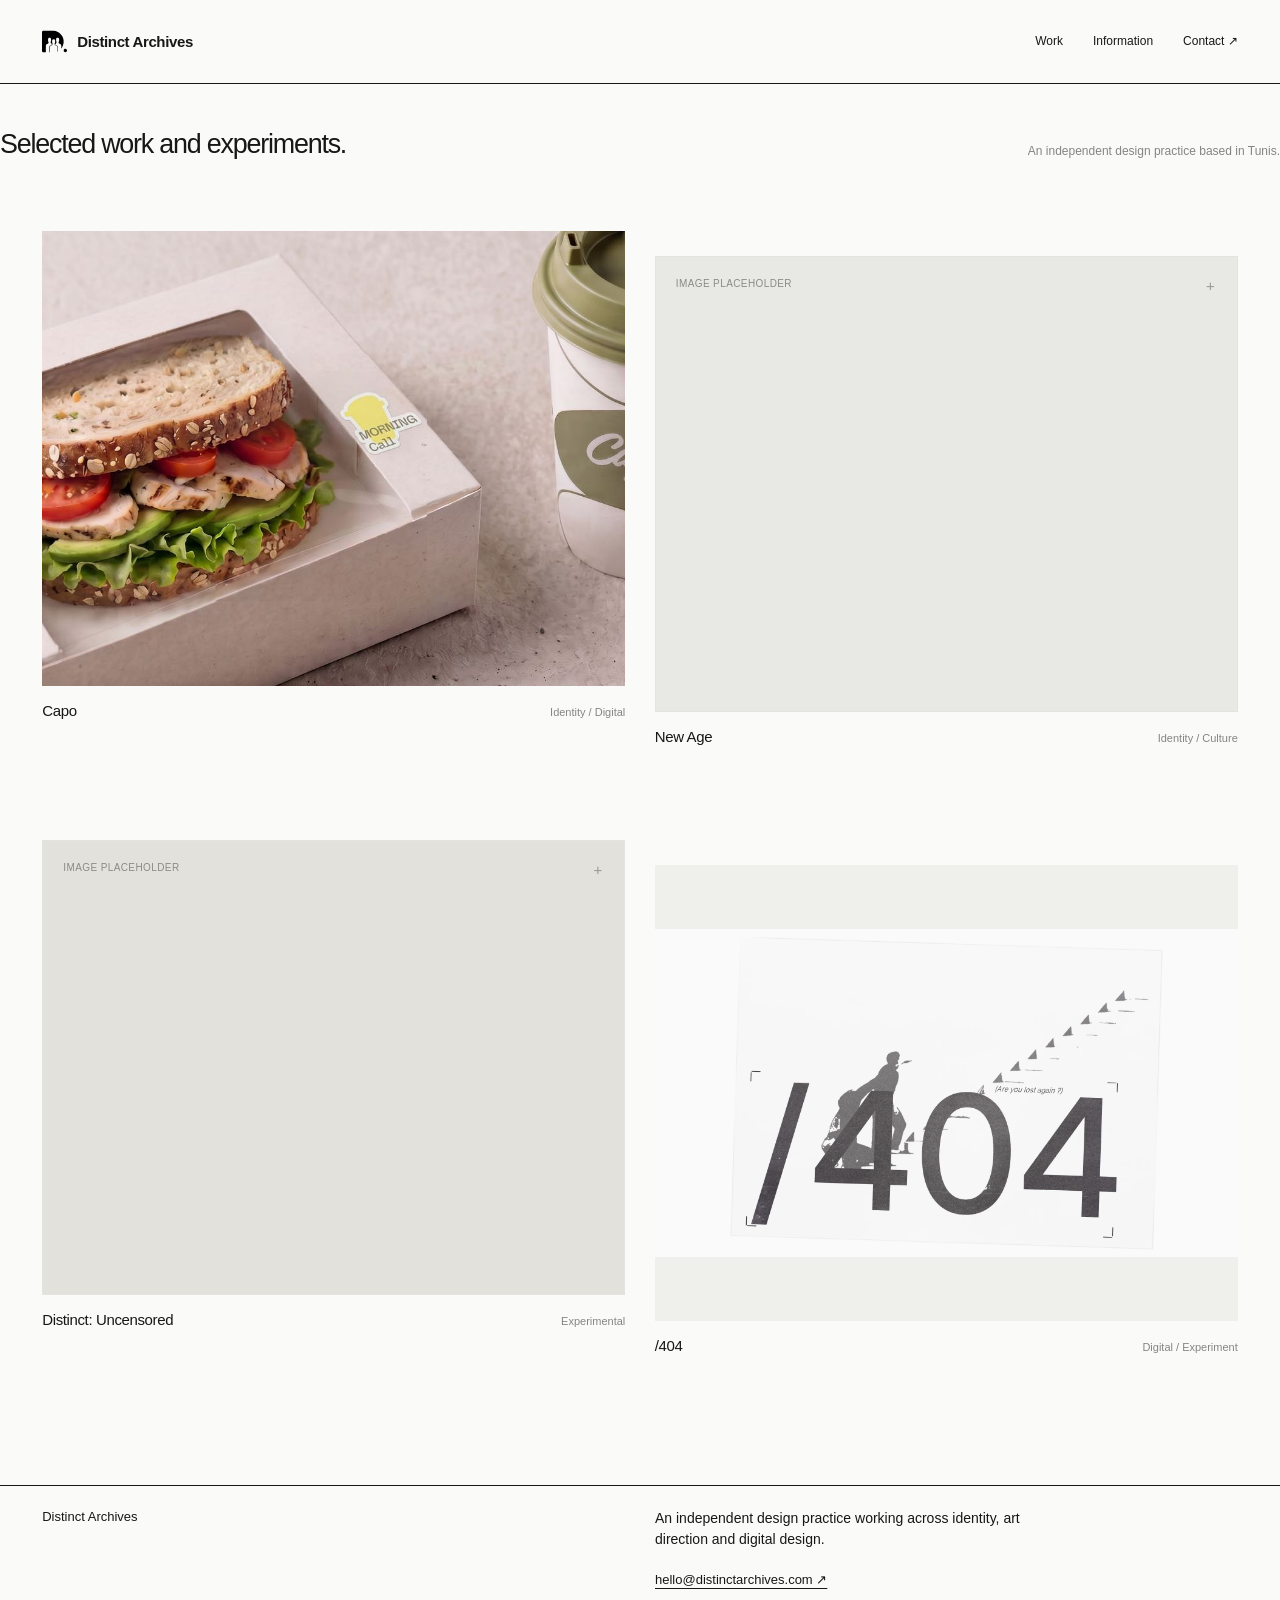
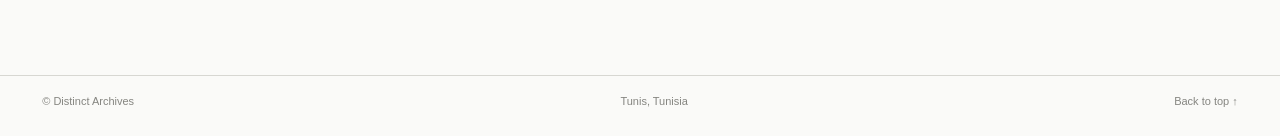
==== commit 58a105a7: "Make archive image-first: large gallery tiles, real Capo and 404 visuals, minimal labels" ====
--- a/archive-preview/index.html
+++ b/archive-preview/index.html
@@ -1,97 +1,57 @@
 <!doctype html>
 <html lang="en">
 <head>
-<meta charset="utf-8">
-<meta name="viewport" content="width=device-width,initial-scale=1">
-<meta name="theme-color" content="#fafaf7">
-<meta name="robots" content="noindex,nofollow">
-<title>Distinct Archives — Archive Preview</title>
-<link rel="icon" href="../favicon.svg" type="image/svg+xml">
+<meta charset="utf-8"><meta name="viewport" content="width=device-width, initial-scale=1, viewport-fit=cover">
+<meta name="theme-color" content="#fafaf8"><meta name="robots" content="noindex,nofollow">
+<meta name="description" content="Distinct Archives — selected work and visual experiments.">
+<title>Distinct Archives — Selected Work [Preview]</title>
+<link rel="icon" type="image/svg+xml" href="../favicon.svg">
 <style>
-:root{--bg:#fafaf7;--ink:#111;--muted:#767676;--line:#ddddda;--panel:#f1f1ed}
-*{box-sizing:border-box}html{scroll-behavior:smooth}body{margin:0;background:var(--bg);color:var(--ink);font:13px/1.45 Arial,Helvetica,sans-serif;-webkit-font-smoothing:antialiased}a{color:inherit;text-decoration:none}a:hover{text-decoration:underline;text-underline-offset:3px}img{max-width:100%;display:block}button,summary{font:inherit}summary{cursor:pointer;list-style:none}summary::-webkit-details-marker{display:none}
-.wrap{width:min(1200px,calc(100% - 40px));margin:0 auto}.header{display:flex;justify-content:space-between;align-items:center;gap:20px;min-height:74px;border-bottom:1px solid var(--ink)}.brand{display:flex;align-items:center;gap:10px;font-size:14px}.brand img{width:22px;height:22px}.nav{display:flex;gap:24px;font-size:12px;color:var(--muted)}
-.hero{padding:72px 0 88px;border-bottom:1px solid var(--line);display:grid;grid-template-columns:1.2fr .8fr;gap:30px}.hero h1{margin:0;max-width:640px;font-size:clamp(26px,3.2vw,42px);font-weight:400;letter-spacing:-.04em;line-height:1.1}.hero p{margin:0;max-width:260px;color:var(--muted);font-size:12px;line-height:1.65;justify-self:end}
-.section-head{display:flex;justify-content:space-between;align-items:end;padding:22px 0 14px;border-bottom:1px solid var(--ink)}.section-head h2{margin:0;font-size:12px;font-weight:600;letter-spacing:.03em;text-transform:uppercase}.section-head p{margin:0;color:var(--muted);font-size:11px}.filters{display:flex;gap:16px;padding:20px 0 8px}.filter{background:none;border:0;padding:0;color:var(--muted);font-size:12px;cursor:pointer}.filter.active{color:var(--ink);text-decoration:underline;text-underline-offset:4px}
-.list{padding-bottom:24px}.item{border-top:1px solid var(--line)}.item:last-child{border-bottom:1px solid var(--ink)}.item>summary{display:grid;grid-template-columns:minmax(0,1.2fr) 120px 18px;gap:20px;align-items:center;padding:18px 0}.title{font-size:17px;letter-spacing:-.03em}.meta{color:var(--muted);font-size:12px;text-align:right}.plus{text-align:right;color:var(--muted)}.item[open] .plus{color:var(--ink)}
-.panel{display:grid;grid-template-columns:minmax(0,1fr) 340px;gap:34px;padding:0 0 22px}.copy{max-width:460px}.copy p{margin:0 0 12px;color:#333}.copy a{font-size:12px}.imgbox{background:var(--panel);aspect-ratio:4/3;border:1px solid var(--line);display:grid;place-items:center;overflow:hidden}.imgbox.placeholder span{font-size:11px;color:var(--muted);letter-spacing:.04em;text-transform:uppercase}.imgbox.real{background:#e9e8e2}.caption{margin-top:8px;font-size:10px;color:var(--muted)}
-.info{padding:120px 0 90px;display:grid;grid-template-columns:1fr .7fr;gap:30px}.info p{margin:0;max-width:480px;font-size:16px;line-height:1.55;letter-spacing:-.02em}.contact{font-size:12px;color:var(--muted)}.contact a{display:inline-block;margin-top:10px;color:var(--ink)}
-.footer{border-top:1px solid var(--ink);padding:18px 0 36px;display:flex;justify-content:space-between;gap:16px;flex-wrap:wrap;color:var(--muted);font-size:11px}
-@media (max-width:800px){.hero,.info,.panel{grid-template-columns:1fr}.hero{padding:54px 0 64px}.hero p{justify-self:start}.item>summary{grid-template-columns:minmax(0,1fr) 70px 18px}.meta{font-size:11px}.panel{gap:18px}.imgbox{max-width:100%}}
+:root{--paper:#fafaf8;--ink:#171717;--muted:#858580;--hairline:#d7d7d2}
+*,*:before,*:after{box-sizing:border-box}html{scroll-behavior:smooth}body{margin:0;background:var(--paper);color:var(--ink);font:13px/1.45 Arial,Helvetica,sans-serif;-webkit-font-smoothing:antialiased}a{color:inherit;text-decoration:none}button{font:inherit;color:inherit;cursor:pointer}button:focus-visible,a:focus-visible{outline:2px solid var(--ink);outline-offset:5px}img{display:block;max-width:100%}::selection{color:#000;background:#e6e6dc}
+.layout{max-width:1600px;margin:0 auto;padding-left:clamp(19px,3.3vw,58px);padding-right:clamp(19px,3.3vw,58px)}
+.header{min-height:84px;display:flex;align-items:center;justify-content:space-between;gap:30px;border-bottom:1px solid var(--ink)}
+.identity{display:flex;align-items:center;gap:10px;line-height:1;font-weight:600;font-size:15px;letter-spacing:-.025em}.identity img{width:25px;height:23px}
+.nav{display:flex;gap:30px;font-size:12px}.nav a:hover{text-decoration:underline;text-underline-offset:5px}
+.intro{padding:44px 0 45px;display:flex;align-items:end;justify-content:space-between;gap:30px}.intro h1{font-size:clamp(18px,2.1vw,28px);line-height:1.2;letter-spacing:-.045em;font-weight:400;margin:0}.intro p{margin:0;font-size:12px;line-height:1.4;color:var(--muted)}
+.archive-grid{display:grid;grid-template-columns:repeat(2,minmax(0,1fr));column-gap:clamp(15px,2.3vw,38px);row-gap:clamp(42px,5.2vw,86px);padding-bottom:clamp(90px,10vw,160px)}
+.project{display:block;padding:0;text-align:left;background:transparent;border:0;min-width:0}.project-media{position:relative;width:100%;overflow:hidden;background:#e8e7e3;aspect-ratio:1.28;display:flex;align-items:stretch;justify-content:stretch}
+.project-media img{height:100%;width:100%;object-fit:cover;transition:transform .5s ease,opacity .3s ease}.project:hover .project-media img{transform:scale(1.015);opacity:.96}
+.project-media .original-404{object-fit:contain;background:#efefeb}
+.project-media.placeholder{background:#e8e8e5;border:1px solid #e3e3df}.project-media.placeholder.warm{background:#e3e1dc}
+.placeholder-label{position:absolute;top:20px;left:20px;color:#8b8b86;font-size:10px;letter-spacing:.04em}.placeholder-cross{position:absolute;top:18px;right:22px;color:#999993;font-size:15px}
+.project-caption{display:flex;justify-content:space-between;align-items:baseline;gap:20px;padding-top:14px}.project-caption strong{font-weight:500;letter-spacing:-.025em;font-size:15px}.project-caption span{font-size:11px;color:var(--muted);text-align:right}
+.project:nth-child(2){padding-top:clamp(0px,4vw,70px)}.project:nth-child(4){padding-top:clamp(0px,4vw,70px)}
+.information{padding-top:22px;padding-bottom:85px;border-top:1px solid var(--ink);display:grid;grid-template-columns:1fr 1fr;gap:30px}.information h2{margin:0;font-size:13px;font-weight:500}.information p{font-size:14px;line-height:1.55;max-width:410px;margin:0 0 15px}.information a{display:inline-block;margin-top:5px;text-decoration:underline;text-underline-offset:4px}
+.footer{border-top:1px solid var(--hairline);padding-top:18px;padding-bottom:26px;display:flex;justify-content:space-between;gap:20px;font-size:11px;color:var(--muted)}
+.viewer{border:0;padding:0;inset:0;width:100vw;height:100dvh;max-width:none;max-height:none;background:var(--paper);color:var(--ink)}.viewer::backdrop{background:var(--paper)}.viewer-header{height:74px;border-bottom:1px solid var(--ink);display:flex;align-items:center;justify-content:space-between;gap:20px;padding:0 clamp(19px,3.3vw,58px)}.viewer-title{font-size:16px;font-weight:500}.viewer-close{border:0;background:none;display:flex;gap:15px;align-items:center;font-size:13px}.viewer-content{overflow-y:auto;height:calc(100dvh - 74px);padding:30px clamp(19px,3.3vw,58px) 80px}.viewer-gallery{max-width:1250px;margin:auto;display:grid;gap:20px}.viewer-gallery img{width:100%;height:auto;display:block}.viewer-gallery .viewer-original{background:#eee;object-fit:contain}.viewer-copy{max-width:1250px;margin:17px auto 0;display:flex;align-items:start;justify-content:space-between;gap:20px;font-size:12px;color:var(--muted)}.viewer-copy p{margin:0;max-width:400px}.viewer-placeholder{width:100%;min-height:min(65vh,650px);background:#e8e8e5;display:grid;place-items:center;color:var(--muted);font-size:11px;letter-spacing:.05em}
+@media(max-width:700px){.header{min-height:69px}.identity{font-size:13px}.identity img{width:21px;height:21px}.nav{gap:17px;font-size:11px}.intro{padding:36px 0 32px;display:block}.intro p{margin-top:11px}.archive-grid{grid-template-columns:1fr;row-gap:40px}.project:nth-child(2),.project:nth-child(4){padding-top:0}.project-media{aspect-ratio:1.22}.project-caption{padding-top:11px}.project-caption strong{font-size:14px}.project-caption span{font-size:10px}.information{grid-template-columns:1fr;padding-bottom:65px}.viewer-gallery{gap:13px}.viewer-content{padding-top:17px}.viewer-copy{display:block}.viewer-copy p{margin-bottom:12px}}
+@media(prefers-reduced-motion:reduce){html{scroll-behavior:auto}*,*:before,*:after{transition:none!important}}
 </style>
 </head>
 <body>
-<header class="wrap header">
-<a class="brand" href="#top"><img src="../favicon.svg" alt=""><span>Distinct Archives</span></a>
-<nav class="nav"><a href="#archive">Archive</a><a href="#info">Information</a><a href="mailto:hello@distinctarchives.com">Email ↗</a></nav>
-</header>
-<main class="wrap" id="top">
-<section class="hero">
-<h1>An ongoing archive of design work, experiments and visual research.</h1>
-<p>Selected material from Distinct Archives. A working structure that can later absorb the content from the Framer portfolio.</p>
+<header class="header layout" id="top"><a class="identity" href="#top"><img src="../favicon.svg" alt=""><span>Distinct Archives</span></a><nav class="nav" aria-label="Main navigation"><a href="#work">Work</a><a href="#information">Information</a><a href="mailto:hello@distinctarchives.com">Contact ↗</a></nav></header>
+<main>
+<section class="intro layout"><h1>Selected work and experiments.</h1><p>An independent design practice based in Tunis.</p></section>
+<section class="archive-grid layout" id="work" aria-label="Selected projects">
+<button type="button" class="project" data-project="capo" aria-label="Open Capo project gallery"><span class="project-media"><img src="[data-uri]" alt="Capo packaging and branded coffee cup" fetchpriority="high"></span><span class="project-caption"><strong>Capo</strong><span>Identity / Digital</span></span></button>
+<button type="button" class="project" data-project="newage" aria-label="Open New Age project placeholder"><span class="project-media placeholder"><span class="placeholder-label">IMAGE PLACEHOLDER</span><span class="placeholder-cross">+</span></span><span class="project-caption"><strong>New Age</strong><span>Identity / Culture</span></span></button>
+<button type="button" class="project" data-project="uncensored" aria-label="Open Uncensored project placeholder"><span class="project-media placeholder warm"><span class="placeholder-label">IMAGE PLACEHOLDER</span><span class="placeholder-cross">+</span></span><span class="project-caption"><strong>Distinct: Uncensored</strong><span>Experimental</span></span></button>
+<button type="button" class="project" data-project="404" aria-label="Open 404 artwork"><span class="project-media"><img class="original-404" src="[data-uri]" alt="Original Distinct Archives 404 graphic: Are you lost again?" loading="lazy"></span><span class="project-caption"><strong>/404</strong><span>Digital / Experiment</span></span></button>
 </section>
-<section id="archive">
-<div class="section-head"><h2>Archive</h2><p>Selected records</p></div>
-<div class="filters" aria-label="Filters">
-<button class="filter active" data-filter="all">All</button>
-<button class="filter" data-filter="commissioned">Commissioned</button>
-<button class="filter" data-filter="independent">Independent</button>
-</div>
-<div class="list">
-<details class="item" data-group="commissioned" id="capo">
-<summary><div class="title">Capo</div><div class="meta">Identity / 2026</div><div class="plus">+</div></summary>
-<div class="panel">
-<div class="copy"><p>Identity and digital work for a café concept in Abu Dhabi.</p><a href="mailto:hello@distinctarchives.com?subject=Capo%20archive">Request full project ↗</a></div>
-<div>
-<div class="imgbox placeholder"><span>Image placeholder</span></div>
-<div class="caption">Project imagery to be added.</div>
-</div>
-</div>
-</details>
-<details class="item" data-group="commissioned" id="new-age">
-<summary><div class="title">New Age</div><div class="meta">Identity / 2026</div><div class="plus">+</div></summary>
-<div class="panel">
-<div class="copy"><p>An identity project for a cultural gathering, currently being developed.</p></div>
-<div>
-<div class="imgbox placeholder"><span>Image placeholder</span></div>
-<div class="caption">Project imagery to be added.</div>
-</div>
-</div>
-</details>
-<details class="item" data-group="independent" id="uncensored">
-<summary><div class="title">Distinct: Uncensored</div><div class="meta">Poster / —</div><div class="plus">+</div></summary>
-<div class="panel">
-<div class="copy"><p>An independent graphic study.</p><a href="https://dribbble.com/shots/20071396-Distinct-Uncensored" target="_blank" rel="noopener noreferrer">View original work ↗</a></div>
-<div>
-<div class="imgbox placeholder"><span>Image placeholder</span></div>
-<div class="caption">External project record.</div>
-</div>
-</div>
-</details>
-<details class="item" data-group="independent" id="error404">
-<summary><div class="title">/404</div><div class="meta">Fragment / 2026</div><div class="plus">+</div></summary>
-<div class="panel">
-<div class="copy"><p>“Are you lost again?” Originally made as the holding page for distinctarchives.com.</p></div>
-<div>
-<div class="imgbox real"><img src="[data-uri]